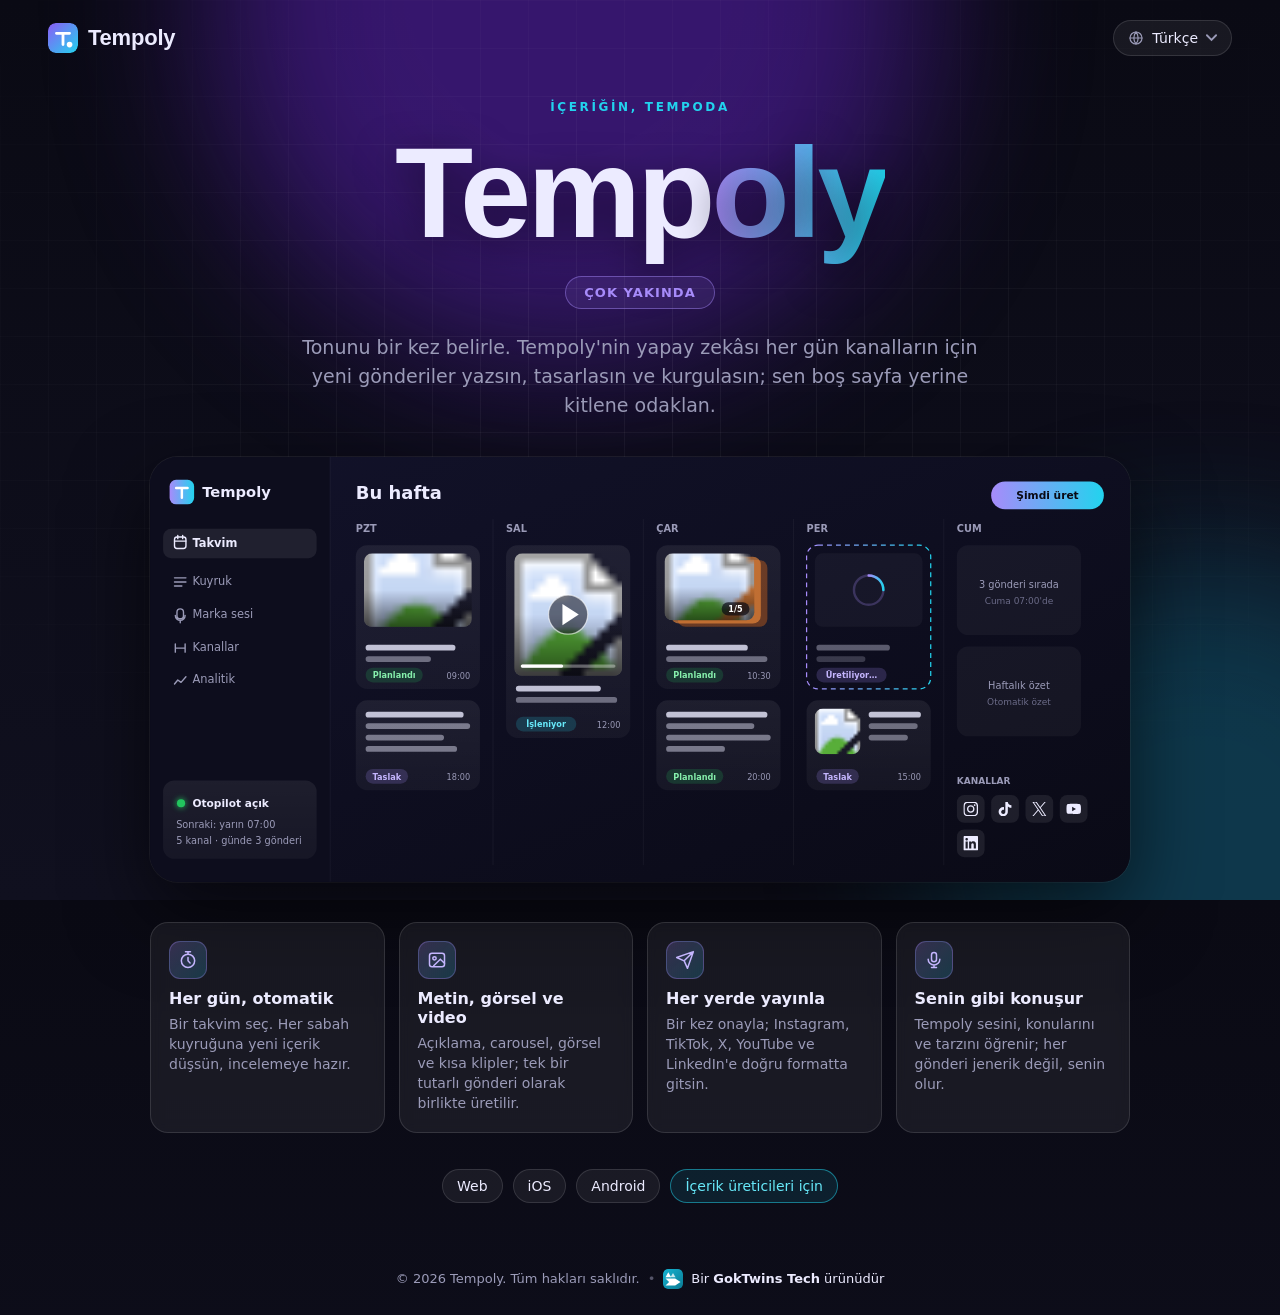
==== site/index.html @ 0f2bfec2 "Statik dil sayfaları, kendi sunucumuzdan yazı tipleri ve önbellek (SEO ve PageSpeed) Her dil kendi a" ====
<!doctype html>
<html lang="tr">
<head>
  <meta charset="utf-8">
  <meta name="viewport" content="width=device-width, initial-scale=1">
  <title>Tempoly – Çok Yakında</title>
  <meta name="description" content="Tempoly: her gün senin için taze sosyal medya içeriği üreten yapay zekâ. Metin, görsel ve video; planlı üretilir, yayına hazır gelir. Web, iOS ve Android'de çok yakında.">
  <meta name="theme-color" content="#0a0a14">
  <link rel="icon" href="/favicon.ico" sizes="48x48">
  <link rel="icon" href="/favicon.svg?v=34168a5b99" type="image/svg+xml">
  <link rel="icon" href="/icon-192.png" type="image/png" sizes="192x192">
  <link rel="apple-touch-icon" href="/apple-touch-icon.png">
  <link rel="manifest" href="/site.webmanifest">
  <meta property="og:type" content="website">
  <meta property="og:title" content="Tempoly – Çok Yakında">
  <meta property="og:description" content="Tempoly: her gün senin için taze sosyal medya içeriği üreten yapay zekâ. Metin, görsel ve video; planlı üretilir, yayına hazır gelir. Web, iOS ve Android'de çok yakında.">
  <meta property="og:site_name" content="Tempoly">
  <meta property="og:image" content="https://tempoly.app/og.jpg">
  <meta property="og:image:width" content="1200">
  <meta property="og:image:height" content="630">
  <meta name="twitter:card" content="summary_large_image">
  <meta name="twitter:image" content="https://tempoly.app/og.jpg">
  <link rel="canonical" href="https://tempoly.app/">
  <meta name="robots" content="index, follow, max-image-preview:large, max-snippet:-1, max-video-preview:-1">
  <meta property="og:url" content="https://tempoly.app/">
  <meta property="og:locale" content="tr_TR">
  <meta property="og:locale:alternate" content="en_US">
  <meta property="og:locale:alternate" content="de_DE">
  <meta property="og:locale:alternate" content="es_ES">
  <meta property="og:locale:alternate" content="pt_BR">
  <meta property="og:locale:alternate" content="fr_FR">
  <meta property="og:locale:alternate" content="ru_RU">
  <meta property="og:locale:alternate" content="id_ID">
  <meta property="og:locale:alternate" content="vi_VN">
  <meta property="og:image:alt" content="Tempoly – Çok Yakında">
  <meta name="twitter:title" content="Tempoly – Çok Yakında">
  <meta name="twitter:description" content="Tempoly: her gün senin için taze sosyal medya içeriği üreten yapay zekâ. Metin, görsel ve video; planlı üretilir, yayına hazır gelir. Web, iOS ve Android'de çok yakında.">
  <link rel="alternate" hreflang="tr" href="https://tempoly.app/">
  <link rel="alternate" hreflang="en" href="https://tempoly.app/en">
  <link rel="alternate" hreflang="de" href="https://tempoly.app/de">
  <link rel="alternate" hreflang="es" href="https://tempoly.app/es">
  <link rel="alternate" hreflang="pt" href="https://tempoly.app/pt">
  <link rel="alternate" hreflang="fr" href="https://tempoly.app/fr">
  <link rel="alternate" hreflang="ru" href="https://tempoly.app/ru">
  <link rel="alternate" hreflang="id" href="https://tempoly.app/id">
  <link rel="alternate" hreflang="vi" href="https://tempoly.app/vi">
  <link rel="alternate" hreflang="x-default" href="https://tempoly.app/">
  <script type="application/ld+json">{"@context":"https://schema.org","@graph":[{"@type":"SoftwareApplication","@id":"https://tempoly.app/#app","name":"Tempoly","url":"https://tempoly.app/","description":"Tempoly: her gün senin için taze sosyal medya içeriği üreten yapay zekâ. Metin, görsel ve video; planlı üretilir, yayına hazır gelir. Web, iOS ve Android'de çok yakında.","image":"https://tempoly.app/og.jpg","inLanguage":"tr","applicationCategory":"BusinessApplication","applicationSubCategory":"Social media content generation","operatingSystem":"Web, iOS, Android","publisher":{"@id":"https://goktwins.com/#organization"}},{"@type":"WebSite","@id":"https://tempoly.app/#website","url":"https://tempoly.app","name":"Tempoly","inLanguage":["tr","en","de","es","pt","fr","ru","id","vi"],"publisher":{"@id":"https://goktwins.com/#organization"}},{"@type":"Organization","@id":"https://goktwins.com/#organization","name":"GokTwins Tech","url":"https://goktwins.com","logo":"https://goktwins.com/img/logo-512.png"}]}</script>
  <link rel="preload" href="/fonts/inter-latin.woff2" as="font" type="font/woff2" crossorigin>
  <link rel="preload" href="/fonts/space-grotesk-latin.woff2" as="font" type="font/woff2" crossorigin>
  <style>@font-face { font-family: "Inter"; font-style: normal; font-weight: 400 600; font-display: swap; src: url(/fonts/inter-cyrillic.woff2) format("woff2"); unicode-range: U+0301, U+0400-045F, U+0490-0491, U+04B0-04B1, U+2116; }
@font-face { font-family: "Inter"; font-style: normal; font-weight: 400 600; font-display: swap; src: url(/fonts/inter-vietnamese.woff2) format("woff2"); unicode-range: U+0102-0103, U+0110-0111, U+0128-0129, U+0168-0169, U+01A0-01A1, U+01AF-01B0, U+0300-0301, U+0303-0304, U+0308-0309, U+0323, U+0329, U+1EA0-1EF9, U+20AB; }
@font-face { font-family: "Inter"; font-style: normal; font-weight: 400 600; font-display: swap; src: url(/fonts/inter-latin-ext.woff2) format("woff2"); unicode-range: U+0100-02BA, U+02BD-02C5, U+02C7-02CC, U+02CE-02D7, U+02DD-02FF, U+0304, U+0308, U+0329, U+1D00-1DBF, U+1E00-1E9F, U+1EF2-1EFF, U+2020, U+20A0-20AB, U+20AD-20C4, U+2113, U+2C60-2C7F, U+A720-A7FF; }
@font-face { font-family: "Inter"; font-style: normal; font-weight: 400 600; font-display: swap; src: url(/fonts/inter-latin.woff2) format("woff2"); unicode-range: U+0000-00FF, U+0131, U+0152-0153, U+02BB-02BC, U+02C6, U+02DA, U+02DC, U+0304, U+0308, U+0329, U+2000-206F, U+20AC, U+2122, U+2191, U+2193, U+2212, U+2215, U+FEFF, U+FFFD; }
@font-face { font-family: "Space Grotesk"; font-style: normal; font-weight: 500 700; font-display: swap; src: url(/fonts/space-grotesk-vietnamese.woff2) format("woff2"); unicode-range: U+0102-0103, U+0110-0111, U+0128-0129, U+0168-0169, U+01A0-01A1, U+01AF-01B0, U+0300-0301, U+0303-0304, U+0308-0309, U+0323, U+0329, U+1EA0-1EF9, U+20AB; }
@font-face { font-family: "Space Grotesk"; font-style: normal; font-weight: 500 700; font-display: swap; src: url(/fonts/space-grotesk-latin-ext.woff2) format("woff2"); unicode-range: U+0100-02BA, U+02BD-02C5, U+02C7-02CC, U+02CE-02D7, U+02DD-02FF, U+0304, U+0308, U+0329, U+1D00-1DBF, U+1E00-1E9F, U+1EF2-1EFF, U+2020, U+20A0-20AB, U+20AD-20C4, U+2113, U+2C60-2C7F, U+A720-A7FF; }
@font-face { font-family: "Space Grotesk"; font-style: normal; font-weight: 500 700; font-display: swap; src: url(/fonts/space-grotesk-latin.woff2) format("woff2"); unicode-range: U+0000-00FF, U+0131, U+0152-0153, U+02BB-02BC, U+02C6, U+02DA, U+02DC, U+0304, U+0308, U+0329, U+2000-206F, U+20AC, U+2122, U+2191, U+2193, U+2212, U+2215, U+FEFF, U+FFFD; }
:root {
--bg: #0a0a14;
--bg-2: #10101f;
--line: rgba(255, 255, 255, 0.06);
--text: #ecebff;
--muted: #9b9bb8;
--accent: #a78bfa;
--accent-2: #22d3ee;
--chip: rgba(255, 255, 255, 0.06);
--chip-border: rgba(255, 255, 255, 0.12);
--radius: 18px;
}
* { box-sizing: border-box; }
html, body { height: 100%; }
body {
margin: 0;
font-family: "Inter", system-ui, -apple-system, "Segoe UI", Roboto, sans-serif;
color: var(--text);
background: linear-gradient(180deg, var(--bg) 0%, var(--bg-2) 100%);
min-height: 100vh;
display: flex; flex-direction: column;
overflow-x: hidden;
}
.sr-only {
position: absolute; width: 1px; height: 1px; padding: 0; margin: -1px;
overflow: hidden; clip: rect(0, 0, 0, 0); white-space: nowrap; border: 0;
}
.bg { position: fixed; inset: 0; pointer-events: none; z-index: 0; overflow: hidden; }
.orb { position: absolute; border-radius: 50%; filter: blur(80px); opacity: 0.55; }
.orb--a { width: 720px; height: 720px; left: 50%; top: -360px; transform: translateX(-60%); background: #5b21b6; }
.orb--b { width: 560px; height: 560px; right: -200px; bottom: -220px; background: #0e7490; opacity: 0.4; }
.grid {
position: absolute; inset: 0;
background-image:
linear-gradient(var(--line) 1px, transparent 1px),
linear-gradient(90deg, var(--line) 1px, transparent 1px);
background-size: 48px 48px;
mask-image: radial-gradient(ellipse 70% 60% at 50% 40%, #000 0%, transparent 100%);
}
.top, .hero, .foot { position: relative; z-index: 1; }
.top { z-index: 10; }
.top {
display: flex; align-items: center; justify-content: space-between;
padding: 20px clamp(16px, 4vw, 48px);
}
.brand {
display: inline-flex; align-items: center; gap: 10px;
color: var(--text); text-decoration: none; font-family: "Space Grotesk", sans-serif;
font-weight: 700; font-size: 22px; letter-spacing: -0.01em;
}
.brand-mark { width: 30px; height: 30px; border-radius: 8px; }
.lang { position: relative; }
.lang-btn {
display: inline-flex; align-items: center; gap: 8px;
background: var(--chip); border: 1px solid var(--chip-border); color: var(--text);
padding: 9px 14px; border-radius: 999px; font: inherit; font-size: 14px; cursor: pointer;
transition: border-color .15s, background .15s;
}
.lang-btn:hover, .lang-btn[aria-expanded="true"] { border-color: rgba(167, 139, 250, 0.6); background: rgba(167, 139, 250, 0.1); }
.lang-btn:focus-visible { outline: 2px solid var(--accent); outline-offset: 2px; }
.lang-globe { width: 16px; height: 16px; color: var(--muted); }
.lang-chev { width: 11px; height: 8px; color: var(--muted); transition: transform .15s; }
.lang-btn[aria-expanded="true"] .lang-chev { transform: rotate(180deg); }
.lang-menu {
position: absolute; right: 0; top: calc(100% + 8px); z-index: 20;
min-width: 200px; margin: 0; padding: 6px; list-style: none;
background: #14142a; border: 1px solid var(--chip-border); border-radius: 14px;
box-shadow: 0 20px 50px rgba(0, 0, 0, 0.6), 0 0 0 1px rgba(255, 255, 255, 0.03) inset;
backdrop-filter: blur(12px);
}
.lang-menu[hidden] { display: none; }
.lang-menu li {
padding: 9px 12px; border-radius: 9px; font-size: 14px; color: var(--text); cursor: pointer;
display: flex; align-items: center; justify-content: space-between; gap: 10px;
}
.lang-menu li:hover, .lang-menu li:focus { background: rgba(255, 255, 255, 0.07); outline: none; }
.lang-menu li[aria-selected="true"] { color: #c4b5fd; }
.lang-menu li[aria-selected="true"]::after {
content: ""; width: 7px; height: 7px; border-radius: 50%;
background: linear-gradient(90deg, #a78bfa, #22d3ee);
}
.hero {
flex: 1;
display: flex; flex-direction: column; align-items: center; justify-content: center;
text-align: center;
padding: 24px clamp(16px, 4vw, 48px) 48px;
gap: 18px;
}
.eyebrow {
margin: 0; text-transform: uppercase; letter-spacing: 0.22em; font-size: 12px;
color: var(--accent-2); font-weight: 600;
}
.title {
margin: 0; font-family: "Space Grotesk", sans-serif; font-weight: 700;
font-size: clamp(56px, 12vw, 128px); line-height: 0.95; letter-spacing: -0.03em;
text-shadow: 0 10px 40px rgba(0, 0, 0, 0.5);
}
.title-word--accent {
background: linear-gradient(90deg, #a78bfa 0%, #22d3ee 100%);
-webkit-background-clip: text; background-clip: text; -webkit-text-fill-color: transparent;
}
.soon {
margin: 4px 0 0; display: inline-block;
padding: 8px 18px; border-radius: 999px;
border: 1px solid rgba(167, 139, 250, 0.45); color: var(--accent);
font-weight: 600; letter-spacing: 0.08em; text-transform: uppercase; font-size: 13px;
background: rgba(167, 139, 250, 0.1);
animation: pulse 2.4s ease-in-out infinite;
}
@keyframes pulse {
0%, 100% { box-shadow: 0 0 0 0 rgba(167, 139, 250, 0.3); }
50% { box-shadow: 0 0 0 10px rgba(167, 139, 250, 0); }
}
.lead {
margin: 6px 0 0; max-width: 680px; color: var(--muted); font-size: clamp(16px, 2.2vw, 19px);
line-height: 1.55;
}
.shot {
margin: 18px 0 0; width: min(100%, 980px);
border-radius: 28px; overflow: hidden;
box-shadow: 0 30px 80px rgba(0, 0, 0, 0.6), 0 0 0 1px rgba(255, 255, 255, 0.08);
background: #0c0c1a;
}
.shot-svg {
display: block; width: 100%; height: auto;
font-family: "Inter", system-ui, -apple-system, "Segoe UI", Roboto, sans-serif;
}
.shot-svg .spin { transform-origin: 0 0; animation: spin 1.2s linear infinite; }
@keyframes spin { to { transform: rotate(360deg); } }
.features {
list-style: none; padding: 0; margin: 22px 0 0;
display: grid; grid-template-columns: repeat(auto-fit, minmax(220px, 1fr));
gap: 14px; width: min(100%, 980px);
}
.features li {
display: flex; flex-direction: column; gap: 6px; text-align: left;
padding: 18px; border-radius: var(--radius);
background: var(--chip); border: 1px solid var(--chip-border);
backdrop-filter: blur(6px);
}
.features li strong { font-size: 16px; }
.features li span:last-child { color: var(--muted); font-size: 14px; line-height: 1.45; }
.feature-icon {
display: inline-flex; width: 38px; height: 38px; border-radius: 11px; align-items: center; justify-content: center;
background: linear-gradient(135deg, rgba(167, 139, 250, 0.22), rgba(34, 211, 238, 0.18));
border: 1px solid rgba(167, 139, 250, 0.3); color: #c4b5fd; margin-bottom: 4px;
}
.feature-icon svg { width: 20px; height: 20px; }
.platforms { display: flex; flex-wrap: wrap; gap: 10px; justify-content: center; margin-top: 18px; }
.chip {
padding: 8px 14px; border-radius: 999px; font-size: 14px; font-weight: 500;
background: var(--chip); border: 1px solid var(--chip-border); color: var(--text);
}
.chip--accent { border-color: rgba(34, 211, 238, 0.5); color: #67e8f9; background: rgba(34, 211, 238, 0.1); }
.foot {
display: flex; flex-wrap: wrap; gap: 8px; justify-content: center; align-items: center;
padding: 18px 16px 26px; color: var(--muted); font-size: 13px;
}
.dot { opacity: 0.5; }
.maker strong { color: var(--text); font-weight: 700; }
.maker { display: inline-flex; align-items: center; gap: 8px; color: var(--text); text-decoration: none; font-weight: 500; }
.maker img { width: 20px; height: 20px; border-radius: 5px; }
.maker:hover { color: var(--accent); }
@media (max-width: 640px) {
.orb--a { width: 420px; height: 420px; top: -200px; }
.grid { background-size: 32px 32px; }
}
@media (prefers-reduced-motion: reduce) { .soon, .shot-svg .spin { animation: none; } }</style>
</head>
<body>
  <div class="bg" aria-hidden="true">
    <div class="orb orb--a"></div>
    <div class="orb orb--b"></div>
    <div class="grid"></div>
  </div>

  <header class="top">
    <a class="brand" href="/">
      <svg class="brand-mark" viewBox="0 0 64 64" aria-hidden="true">
        <defs><linearGradient id="bm" x1="0" y1="0" x2="1" y2="1"><stop offset="0" stop-color="#8b5cf6"/><stop offset="1" stop-color="#22d3ee"/></linearGradient></defs>
        <rect width="64" height="64" rx="16" fill="url(#bm)"/>
        <path d="M18 22h28M32 22v24" stroke="#fff" stroke-width="6" stroke-linecap="round"/>
        <circle cx="46" cy="46" r="6" fill="#fff"/>
      </svg>
      <span>Tempoly</span>
    </a>

    <div class="lang" id="lang">
      <button class="lang-btn" id="lang-btn" type="button" aria-haspopup="listbox" aria-expanded="false" aria-controls="lang-menu">
        <svg class="lang-globe" viewBox="0 0 24 24" aria-hidden="true" fill="none" stroke="currentColor" stroke-width="1.8" stroke-linecap="round" stroke-linejoin="round">
          <circle cx="12" cy="12" r="9"/><path d="M3 12h18M12 3a14 14 0 0 1 0 18M12 3a14 14 0 0 0 0 18"/>
        </svg>
        <span class="sr-only">Dil</span>
        <span id="lang-label">Türkçe</span>
        <svg class="lang-chev" viewBox="0 0 12 8" aria-hidden="true"><path d="M1 1l5 5 5-5" stroke="currentColor" stroke-width="2" fill="none" stroke-linecap="round"/></svg>
      </button>
      <ul class="lang-menu" id="lang-menu" role="listbox" aria-labelledby="lang-btn" hidden>
        <li role="option" data-lang="tr" data-path="/" aria-selected="true" tabindex="-1">Türkçe</li>
        <li role="option" data-lang="en" data-path="/en" aria-selected="false" tabindex="-1">English</li>
        <li role="option" data-lang="de" data-path="/de" aria-selected="false" tabindex="-1">Deutsch</li>
        <li role="option" data-lang="es" data-path="/es" aria-selected="false" tabindex="-1">Español</li>
        <li role="option" data-lang="pt" data-path="/pt" aria-selected="false" tabindex="-1">Português</li>
        <li role="option" data-lang="fr" data-path="/fr" aria-selected="false" tabindex="-1">Français</li>
        <li role="option" data-lang="ru" data-path="/ru" aria-selected="false" tabindex="-1">Русский</li>
        <li role="option" data-lang="id" data-path="/id" aria-selected="false" tabindex="-1">Bahasa Indonesia</li>
        <li role="option" data-lang="vi" data-path="/vi" aria-selected="false" tabindex="-1">Tiếng Việt</li>
      </ul>
    </div>
  </header>

  <main class="hero">
    <p class="eyebrow">İçeriğin, tempoda</p>
    <h1 class="title">
      <span class="title-word">Temp</span><span class="title-word title-word--accent">oly</span>
    </h1>
    <p class="soon">Çok yakında</p>
    <p class="lead">Tonunu bir kez belirle. Tempoly'nin yapay zekâsı her gün kanalların için yeni gönderiler yazsın, tasarlasın ve kurgulasın; sen boş sayfa yerine kitlene odaklan.</p>

    <figure class="shot" aria-label="Tempoly dashboard preview">
      <svg class="shot-svg" viewBox="0 0 1200 520" role="img" aria-labelledby="shot-title">
        <title id="shot-title">Tempoly paneli: yapay zekâ ile üretilmiş, yayına hazır haftalık gönderi takvimi</title>
        <defs>
          <linearGradient id="hbg" x1="0" y1="0" x2="1" y2="1"><stop offset="0" stop-color="#12122a"/><stop offset="1" stop-color="#0a0a16"/></linearGradient>
          <linearGradient id="hacc" x1="0" y1="0" x2="1" y2="0"><stop offset="0" stop-color="#a78bfa"/><stop offset="1" stop-color="#22d3ee"/></linearGradient>
          <linearGradient id="hcard" x1="0" y1="0" x2="0" y2="1"><stop offset="0" stop-color="#ffffff" stop-opacity="0.07"/><stop offset="1" stop-color="#ffffff" stop-opacity="0.04"/></linearGradient>
          <linearGradient id="hshade" x1="0" y1="0" x2="0" y2="1"><stop offset="0.5" stop-color="#000" stop-opacity="0"/><stop offset="1" stop-color="#000" stop-opacity="0.55"/></linearGradient>
          <clipPath id="c-mon"><rect x="262" y="118" width="132" height="90" rx="10"/></clipPath>
          <clipPath id="c-tue"><rect x="446" y="118" width="132" height="150" rx="10"/></clipPath>
          <clipPath id="c-wed"><rect x="630" y="118" width="110" height="82" rx="10"/></clipPath>
          <clipPath id="c-thu"><rect x="814" y="308" width="56" height="56" rx="10"/></clipPath>
          <filter id="hglow" x="-50%" y="-50%" width="200%" height="200%"><feGaussianBlur stdDeviation="3"/></filter>
        </defs>

        <rect width="1200" height="520" fill="url(#hbg)"/>

        <!-- sidebar -->
        <rect x="0" y="0" width="220" height="520" fill="#0d0d1d"/>
        <rect x="220" y="0" width="1" height="520" fill="#ffffff" opacity="0.06"/>
        <rect x="24" y="28" width="30" height="30" rx="8" fill="url(#hacc)"/>
        <path d="M32 38h14M39 38v12" stroke="#fff" stroke-width="3" stroke-linecap="round"/>
        <text x="64" y="49" fill="#ecebff" font-size="18" font-weight="700">Tempoly</text>

        <rect x="16" y="88" width="188" height="36" rx="10" fill="#ffffff" opacity="0.08"/>
        <g fill="none" stroke="#9b9bb8" stroke-width="1.7" stroke-linecap="round" stroke-linejoin="round">
          <g stroke="#ecebff"><rect x="30" y="98" width="14" height="14" rx="3"/><path d="M30 103h14M34 96v4M40 96v4"/></g>
          <path d="M30 148h14M30 153h14M30 158h9"/>
          <path d="M37 186a4 4 0 0 1 4 4v4a4 4 0 0 1-8 0v-4a4 4 0 0 1 4-4zM31 194a6 6 0 0 0 12 0M37 200v3"/>
          <path d="M31 234h12M31 229v10M43 229v10"/>
          <path d="M30 278l4-5 4 3 6-7"/>
        </g>
        <g fill="#9b9bb8" font-size="14">
          <text x="52" y="110" fill="#ecebff" font-weight="600">Takvim</text>
          <text x="52" y="157">Kuyruk</text>
          <text x="52" y="197">Marka sesi</text>
          <text x="52" y="237">Kanallar</text>
          <text x="52" y="277">Analitik</text>
        </g>

        <rect x="16" y="396" width="188" height="96" rx="14" fill="url(#hcard)"/>
        <circle cx="38" cy="424" r="7" fill="#22c55e" opacity="0.5" filter="url(#hglow)"/>
        <circle cx="38" cy="424" r="5" fill="#22c55e"/>
        <text x="52" y="429" fill="#ecebff" font-size="13" font-weight="600">Otopilot açık</text>
        <text x="32" y="454" fill="#9b9bb8" font-size="12">Sonraki: yarın 07:00</text>
        <text x="32" y="474" fill="#9b9bb8" font-size="12">5 kanal · günde 3 gönderi</text>

        <!-- header -->
        <text x="252" y="52" fill="#ecebff" font-size="22" font-weight="700">Bu hafta</text>
        <rect x="1030" y="30" width="138" height="34" rx="17" fill="url(#hacc)"/>
        <text x="1099" y="52" fill="#0a0a14" font-size="13" font-weight="700" text-anchor="middle">Şimdi üret</text>

        <g font-size="12" fill="#9b9bb8" font-weight="600">
          <text x="252" y="92">PZT</text>
          <text x="436" y="92">SAL</text>
          <text x="620" y="92">ÇAR</text>
          <text x="804" y="92">PER</text>
          <text x="988" y="92">CUM</text>
        </g>
        <g stroke="#ffffff" stroke-opacity="0.06">
          <line x1="420" y1="76" x2="420" y2="500"/><line x1="604" y1="76" x2="604" y2="500"/>
          <line x1="788" y1="76" x2="788" y2="500"/><line x1="972" y1="76" x2="972" y2="500"/>
        </g>

        <!-- MON image post -->
        <rect x="252" y="108" width="152" height="176" rx="14" fill="url(#hcard)"/>
        <image href="/img/p1.webp?v=0c9ad03737" x="262" y="118" width="132" height="90" preserveAspectRatio="xMidYMid slice" clip-path="url(#c-mon)"/>
        <rect x="262" y="118" width="132" height="90" rx="10" fill="url(#hshade)"/>
        <rect x="264" y="230" width="110" height="7" rx="3.5" fill="#ecebff" opacity="0.8"/>
        <rect x="264" y="244" width="80" height="7" rx="3.5" fill="#ecebff" opacity="0.4"/>
        <rect x="264" y="258" width="70" height="18" rx="9" fill="#22c55e" opacity="0.18"/>
        <text x="299" y="271" fill="#86efac" font-size="10" font-weight="600" text-anchor="middle">Planlandı</text>
        <text x="392" y="272" fill="#9b9bb8" font-size="10" text-anchor="end">09:00</text>

        <!-- MON text post -->
        <rect x="252" y="298" width="152" height="110" rx="14" fill="url(#hcard)"/>
        <rect x="264" y="312" width="120" height="7" rx="3.5" fill="#ecebff" opacity="0.8"/>
        <rect x="264" y="326" width="128" height="7" rx="3.5" fill="#ecebff" opacity="0.45"/>
        <rect x="264" y="340" width="96" height="7" rx="3.5" fill="#ecebff" opacity="0.45"/>
        <rect x="264" y="354" width="112" height="7" rx="3.5" fill="#ecebff" opacity="0.45"/>
        <rect x="264" y="382" width="52" height="18" rx="9" fill="#a78bfa" opacity="0.2"/>
        <text x="290" y="395" fill="#c4b5fd" font-size="10" font-weight="600" text-anchor="middle">Taslak</text>
        <text x="392" y="396" fill="#9b9bb8" font-size="10" text-anchor="end">18:00</text>

        <!-- TUE video post -->
        <rect x="436" y="108" width="152" height="236" rx="14" fill="url(#hcard)"/>
        <image href="/img/p2.webp?v=d674e101d5" x="446" y="118" width="132" height="150" preserveAspectRatio="xMidYMid slice" clip-path="url(#c-tue)"/>
        <rect x="446" y="118" width="132" height="150" rx="10" fill="url(#hshade)"/>
        <circle cx="512" cy="193" r="24" fill="#0a0a14" opacity="0.55"/>
        <circle cx="512" cy="193" r="24" fill="none" stroke="#fff" stroke-opacity="0.6" stroke-width="1.5"/>
        <path d="M505 180 L525 193 L505 206 Z" fill="#fff"/>
        <rect x="454" y="254" width="116" height="4" rx="2" fill="#fff" opacity="0.35"/>
        <rect x="454" y="254" width="52" height="4" rx="2" fill="#fff"/>
        <rect x="448" y="280" width="104" height="7" rx="3.5" fill="#ecebff" opacity="0.8"/>
        <rect x="448" y="294" width="124" height="7" rx="3.5" fill="#ecebff" opacity="0.4"/>
        <rect x="448" y="318" width="74" height="18" rx="9" fill="#22d3ee" opacity="0.18"/>
        <text x="485" y="331" fill="#67e8f9" font-size="10" font-weight="600" text-anchor="middle">İşleniyor</text>
        <text x="576" y="332" fill="#9b9bb8" font-size="10" text-anchor="end">12:00</text>

        <!-- WED carousel -->
        <rect x="620" y="108" width="152" height="176" rx="14" fill="url(#hcard)"/>
        <rect x="646" y="126" width="110" height="82" rx="10" fill="#f97316" opacity="0.35"/>
        <rect x="638" y="122" width="110" height="82" rx="10" fill="#fb923c" opacity="0.6"/>
        <image href="/img/p3.webp?v=d0c3202c5f" x="630" y="118" width="110" height="82" preserveAspectRatio="xMidYMid slice" clip-path="url(#c-wed)"/>
        <rect x="630" y="118" width="110" height="82" rx="10" fill="url(#hshade)"/>
        <rect x="700" y="178" width="34" height="16" rx="8" fill="#0a0a14" opacity="0.7"/>
        <text x="717" y="190" fill="#fff" font-size="10" font-weight="700" text-anchor="middle">1/5</text>
        <rect x="632" y="230" width="100" height="7" rx="3.5" fill="#ecebff" opacity="0.8"/>
        <rect x="632" y="244" width="124" height="7" rx="3.5" fill="#ecebff" opacity="0.4"/>
        <rect x="632" y="258" width="70" height="18" rx="9" fill="#22c55e" opacity="0.18"/>
        <text x="667" y="271" fill="#86efac" font-size="10" font-weight="600" text-anchor="middle">Planlandı</text>
        <text x="760" y="272" fill="#9b9bb8" font-size="10" text-anchor="end">10:30</text>

        <!-- WED text post -->
        <rect x="620" y="298" width="152" height="110" rx="14" fill="url(#hcard)"/>
        <rect x="632" y="312" width="124" height="7" rx="3.5" fill="#ecebff" opacity="0.8"/>
        <rect x="632" y="326" width="108" height="7" rx="3.5" fill="#ecebff" opacity="0.45"/>
        <rect x="632" y="340" width="128" height="7" rx="3.5" fill="#ecebff" opacity="0.45"/>
        <rect x="632" y="354" width="72" height="7" rx="3.5" fill="#ecebff" opacity="0.45"/>
        <rect x="632" y="382" width="70" height="18" rx="9" fill="#22c55e" opacity="0.18"/>
        <text x="667" y="395" fill="#86efac" font-size="10" font-weight="600" text-anchor="middle">Planlandı</text>
        <text x="760" y="396" fill="#9b9bb8" font-size="10" text-anchor="end">20:00</text>

        <!-- THU generating -->
        <rect x="804" y="108" width="152" height="176" rx="14" fill="none" stroke="url(#hacc)" stroke-width="1.5" stroke-dasharray="6 5"/>
        <rect x="814" y="118" width="132" height="90" rx="10" fill="#ffffff" opacity="0.04"/>
        <g transform="translate(880 163)">
          <circle r="18" fill="none" stroke="#a78bfa" stroke-width="3" stroke-opacity="0.25"/>
          <path class="spin" d="M0 -18 A18 18 0 0 1 18 0" fill="none" stroke="url(#hacc)" stroke-width="3" stroke-linecap="round"/>
        </g>
        <rect x="816" y="230" width="90" height="7" rx="3.5" fill="#ecebff" opacity="0.35"/>
        <rect x="816" y="244" width="60" height="7" rx="3.5" fill="#ecebff" opacity="0.2"/>
        <rect x="816" y="258" width="86" height="18" rx="9" fill="#a78bfa" opacity="0.2"/>
        <text x="859" y="271" fill="#c4b5fd" font-size="10" font-weight="600" text-anchor="middle">Üretiliyor…</text>

        <!-- THU image post -->
        <rect x="804" y="298" width="152" height="110" rx="14" fill="url(#hcard)"/>
        <image href="/img/p4.webp?v=804518e6d1" x="814" y="308" width="56" height="56" preserveAspectRatio="xMidYMid slice" clip-path="url(#c-thu)"/>
        <rect x="880" y="312" width="64" height="7" rx="3.5" fill="#ecebff" opacity="0.8"/>
        <rect x="880" y="326" width="60" height="7" rx="3.5" fill="#ecebff" opacity="0.4"/>
        <rect x="880" y="340" width="48" height="7" rx="3.5" fill="#ecebff" opacity="0.4"/>
        <rect x="816" y="382" width="52" height="18" rx="9" fill="#a78bfa" opacity="0.2"/>
        <text x="842" y="395" fill="#c4b5fd" font-size="10" font-weight="600" text-anchor="middle">Taslak</text>
        <text x="944" y="396" fill="#9b9bb8" font-size="10" text-anchor="end">15:00</text>

        <!-- FRI queued -->
        <rect x="988" y="108" width="152" height="110" rx="14" fill="#ffffff" opacity="0.04" stroke="#ffffff" stroke-opacity="0.08"/>
        <text x="1064" y="160" fill="#9b9bb8" font-size="12" text-anchor="middle">3 gönderi sırada</text>
        <text x="1064" y="180" fill="#6b6b88" font-size="11" text-anchor="middle">Cuma 07:00'de</text>
        <rect x="988" y="232" width="152" height="110" rx="14" fill="#ffffff" opacity="0.04" stroke="#ffffff" stroke-opacity="0.08"/>
        <text x="1064" y="284" fill="#9b9bb8" font-size="12" text-anchor="middle">Haftalık özet</text>
        <text x="1064" y="304" fill="#6b6b88" font-size="11" text-anchor="middle">Otomatik özet</text>

        <!-- channels -->
        <text x="988" y="400" fill="#9b9bb8" font-size="11" font-weight="600">KANALLAR</text>
        <g>
          <rect x="988" y="414" width="34" height="34" rx="9" fill="#ffffff" opacity="0.08"/>
          <image href="/img/instagram.svg?v=56688d6af1" x="996" y="422" width="18" height="18"/>
          <rect x="1030" y="414" width="34" height="34" rx="9" fill="#ffffff" opacity="0.08"/>
          <image href="/img/tiktok.svg?v=5d5d1ab5d1" x="1038" y="422" width="18" height="18"/>
          <rect x="1072" y="414" width="34" height="34" rx="9" fill="#ffffff" opacity="0.08"/>
          <image href="/img/x.svg?v=a452942c47" x="1080" y="422" width="18" height="18"/>
          <rect x="1114" y="414" width="34" height="34" rx="9" fill="#ffffff" opacity="0.08"/>
          <image href="/img/youtube.svg?v=f519ade568" x="1122" y="422" width="18" height="18"/>
          <rect x="988" y="456" width="34" height="34" rx="9" fill="#ffffff" opacity="0.08"/>
          <image href="/img/linkedin.svg?v=6f3687618c" x="996" y="464" width="18" height="18"/>
        </g>
      </svg>
    </figure>

    <ul class="features">
      <li>
        <span class="feature-icon" aria-hidden="true">
          <svg viewBox="0 0 24 24" fill="none" stroke="currentColor" stroke-width="1.8" stroke-linecap="round" stroke-linejoin="round"><circle cx="12" cy="13" r="8"/><path d="M12 9v4l2.5 2.5M9 2h6M12 2v3"/></svg>
        </span>
        <strong>Her gün, otomatik</strong>
        <span>Bir takvim seç. Her sabah kuyruğuna yeni içerik düşsün, incelemeye hazır.</span>
      </li>
      <li>
        <span class="feature-icon" aria-hidden="true">
          <svg viewBox="0 0 24 24" fill="none" stroke="currentColor" stroke-width="1.8" stroke-linecap="round" stroke-linejoin="round"><rect x="3" y="4" width="18" height="16" rx="3"/><circle cx="9" cy="10" r="2"/><path d="M21 16l-5-5-8 8"/></svg>
        </span>
        <strong>Metin, görsel ve video</strong>
        <span>Açıklama, carousel, görsel ve kısa klipler; tek bir tutarlı gönderi olarak birlikte üretilir.</span>
      </li>
      <li>
        <span class="feature-icon" aria-hidden="true">
          <svg viewBox="0 0 24 24" fill="none" stroke="currentColor" stroke-width="1.8" stroke-linecap="round" stroke-linejoin="round"><path d="M22 2L11 13M22 2l-7 20-4-9-9-4z"/></svg>
        </span>
        <strong>Her yerde yayınla</strong>
        <span>Bir kez onayla; Instagram, TikTok, X, YouTube ve LinkedIn'e doğru formatta gitsin.</span>
      </li>
      <li>
        <span class="feature-icon" aria-hidden="true">
          <svg viewBox="0 0 24 24" fill="none" stroke="currentColor" stroke-width="1.8" stroke-linecap="round" stroke-linejoin="round"><rect x="9" y="3" width="6" height="11" rx="3"/><path d="M5 11a7 7 0 0 0 14 0M12 18v3M9 21h6"/></svg>
        </span>
        <strong>Senin gibi konuşur</strong>
        <span>Tempoly sesini, konularını ve tarzını öğrenir; her gönderi jenerik değil, senin olur.</span>
      </li>
    </ul>

    <div class="platforms" aria-label="Platforms">
      <span class="chip">Web</span>
      <span class="chip">iOS</span>
      <span class="chip">Android</span>
      <span class="chip chip--accent">İçerik üreticileri için</span>
    </div>
  </main>

  <footer class="foot">
    <span>© <span id="year">2026</span> Tempoly. <span>Tüm hakları saklıdır.</span></span>
    <span class="dot">•</span>
    <a class="maker" href="https://goktwins.com" target="_blank" rel="noopener">
      <img src="/goktwins.svg?v=ef22f04859" alt="" width="20" height="20" loading="lazy" decoding="async">
      <span><span>Bir </span><strong>GokTwins Tech</strong><span> ürünüdür</span></span>
    </a>
  </footer>

  <script src="/app.js?v=8b5ff72697" defer></script>
</body>
</html>
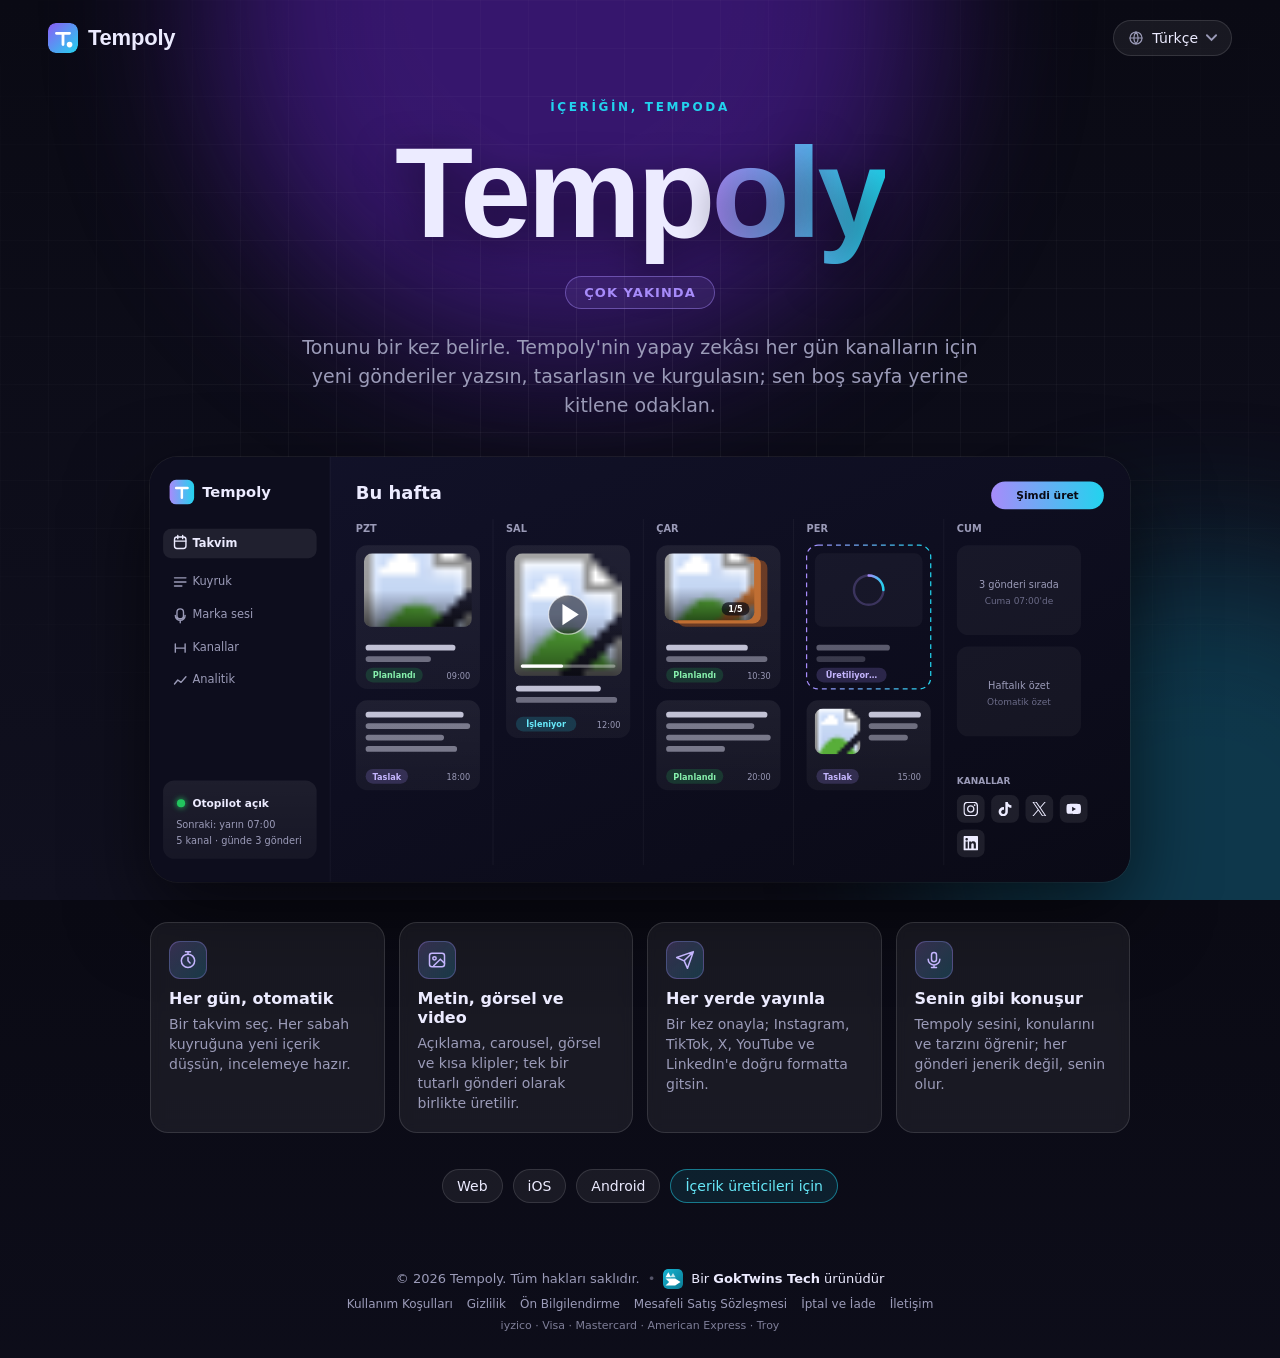
==== commit abe05d09: "Footer: legal and distance-sales links, accepted cards Links to the app's Terms, Privacy, Pre-Inform" ====
--- a/site/index.html
+++ b/site/index.html
@@ -214,6 +214,10 @@
 padding: 18px 16px 26px; color: var(--muted); font-size: 13px;
 }
 .dot { opacity: 0.5; }
+.legal { flex-basis: 100%; display: flex; flex-wrap: wrap; justify-content: center; gap: 4px 14px; font-size: 12px; }
+.legal a { color: var(--muted); text-decoration: none; }
+.legal a:hover { color: var(--accent); }
+.pay { flex-basis: 100%; margin: 0; text-align: center; font-size: 11px; opacity: 0.8; }
 .maker strong { color: var(--text); font-weight: 700; }
 .maker { display: inline-flex; align-items: center; gap: 8px; color: var(--text); text-decoration: none; font-weight: 500; }
 .maker img { width: 20px; height: 20px; border-radius: 5px; }
@@ -222,7 +226,16 @@
 .orb--a { width: 420px; height: 420px; top: -200px; }
 .grid { background-size: 32px 32px; }
 }
-@media (prefers-reduced-motion: reduce) { .soon, .shot-svg .spin { animation: none; } }</style>
+@media (prefers-reduced-motion: reduce) { .soon, .shot-svg .spin { animation: none; } }
+.nf-home {
+margin-top: 10px; display: inline-flex; align-items: center; padding: 12px 24px; border-radius: 999px;
+background: linear-gradient(90deg, #a78bfa 0%, #22d3ee 100%); color: var(--bg); font-weight: 700; text-decoration: none;
+box-shadow: 0 10px 30px rgba(167, 139, 250, 0.3); transition: transform .15s, filter .15s;
+}
+.nf-home:hover { transform: translateY(-1px); filter: brightness(1.08); }
+.nf-langs { display: flex; flex-wrap: wrap; justify-content: center; gap: 6px 16px; margin-top: 18px; font-size: 14px; }
+.nf-langs a { color: var(--muted); text-decoration: none; }
+.nf-langs a:hover { color: var(--text); }</style>
 </head>
 <body>
   <div class="bg" aria-hidden="true">
@@ -486,11 +499,20 @@
     <span>© <span id="year">2026</span> Tempoly. <span>Tüm hakları saklıdır.</span></span>
     <span class="dot">•</span>
     <a class="maker" href="https://goktwins.com" target="_blank" rel="noopener">
-      <img src="/goktwins.svg?v=ef22f04859" alt="" width="20" height="20" loading="lazy" decoding="async">
+      <img src="/goktwins.svg?v=21b67d18e3" alt="" width="20" height="20" loading="lazy" decoding="async">
       <span><span>Bir </span><strong>GokTwins Tech</strong><span> ürünüdür</span></span>
     </a>
+    <nav class="legal">
+      <a href="https://app.tempoly.app/terms">Kullanım Koşulları</a>
+      <a href="https://app.tempoly.app/privacy">Gizlilik</a>
+      <a href="https://app.tempoly.app/pre-information">Ön Bilgilendirme</a>
+      <a href="https://app.tempoly.app/distance-sales">Mesafeli Satış Sözleşmesi</a>
+      <a href="https://app.tempoly.app/refund-policy">İptal ve İade</a>
+      <a href="https://app.tempoly.app/contact">İletişim</a>
+    </nav>
+    <p class="pay">iyzico · Visa · Mastercard · American Express · Troy</p>
   </footer>
 
-  <script src="/app.js?v=8b5ff72697" defer></script>
+  <script src="/app.js?v=f0ca1aac2e" defer></script>
 </body>
 </html>
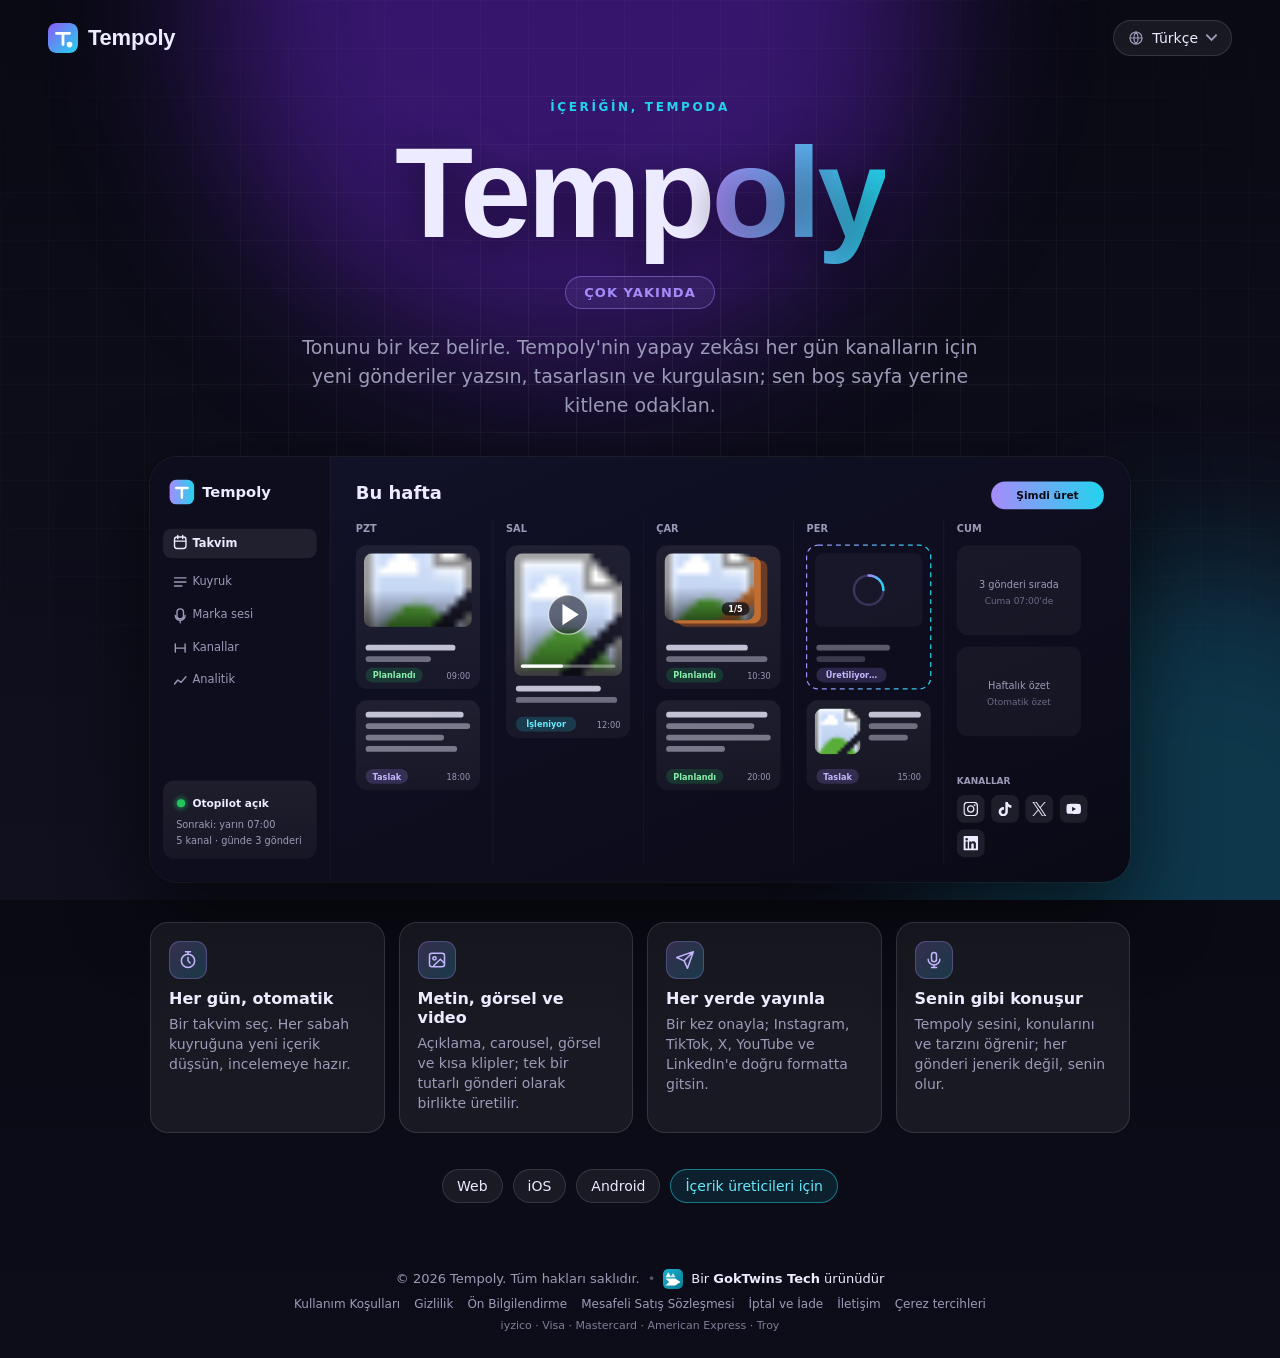
==== commit 4c8307dd: "Google Analytics ölçüm kimliği (G-R52PJW1QF1) Çerez bildirimi ve onaylı Analytics tüm dil sayfaların" ====
--- a/site/index.html
+++ b/site/index.html
@@ -7,7 +7,7 @@
   <meta name="description" content="Tempoly: her gün senin için taze sosyal medya içeriği üreten yapay zekâ. Metin, görsel ve video; planlı üretilir, yayına hazır gelir. Web, iOS ve Android'de çok yakında.">
   <meta name="theme-color" content="#0a0a14">
   <link rel="icon" href="/favicon.ico" sizes="48x48">
-  <link rel="icon" href="/favicon.svg?v=34168a5b99" type="image/svg+xml">
+  <link rel="icon" href="/favicon.svg?v=c500482385" type="image/svg+xml">
   <link rel="icon" href="/icon-192.png" type="image/png" sizes="192x192">
   <link rel="apple-touch-icon" href="/apple-touch-icon.png">
   <link rel="manifest" href="/site.webmanifest">
@@ -235,7 +235,21 @@
 .nf-home:hover { transform: translateY(-1px); filter: brightness(1.08); }
 .nf-langs { display: flex; flex-wrap: wrap; justify-content: center; gap: 6px 16px; margin-top: 18px; font-size: 14px; }
 .nf-langs a { color: var(--muted); text-decoration: none; }
-.nf-langs a:hover { color: var(--text); }</style>
+.nf-langs a:hover { color: var(--text); }
+.consent {
+position: fixed; z-index: 40; left: 16px; right: 16px; bottom: 16px; max-width: 620px; margin: 0 auto;
+display: flex; flex-wrap: wrap; align-items: center; gap: 12px 20px; padding: 16px 18px;
+background: var(--bg-2); color: var(--text); border: 1px solid var(--chip-border); border-radius: 14px;
+box-shadow: 0 20px 50px rgba(0, 0, 0, 0.45); font-size: 14px; line-height: 1.5;
+}
+.consent[hidden] { display: none; }
+.consent p { flex: 1 1 280px; margin: 0; }
+.consent a { color: var(--accent); }
+.consent-actions { display: flex; gap: 8px; margin-left: auto; }
+.consent-btn { padding: 9px 18px; border-radius: 999px; font: inherit; font-weight: 700; cursor: pointer; border: 1px solid var(--chip-border); background: transparent; color: var(--text); }
+.consent-btn--accept { background: linear-gradient(90deg, #a78bfa 0%, #22d3ee 100%); border-color: transparent; color: var(--bg); }
+.foot-link { padding: 0; border: 0; background: none; color: var(--muted); font: inherit; font-size: 12px; cursor: pointer; }
+.foot-link:hover { color: var(--text); }</style>
 </head>
 <body>
   <div class="bg" aria-hidden="true">
@@ -499,7 +513,7 @@
     <span>© <span id="year">2026</span> Tempoly. <span>Tüm hakları saklıdır.</span></span>
     <span class="dot">•</span>
     <a class="maker" href="https://goktwins.com" target="_blank" rel="noopener">
-      <img src="/goktwins.svg?v=21b67d18e3" alt="" width="20" height="20" loading="lazy" decoding="async">
+      <img src="/goktwins.svg?v=ef22f04859" alt="" width="20" height="20" loading="lazy" decoding="async">
       <span><span>Bir </span><strong>GokTwins Tech</strong><span> ürünüdür</span></span>
     </a>
     <nav class="legal">
@@ -509,10 +523,19 @@
       <a href="https://app.tempoly.app/distance-sales">Mesafeli Satış Sözleşmesi</a>
       <a href="https://app.tempoly.app/refund-policy">İptal ve İade</a>
       <a href="https://app.tempoly.app/contact">İletişim</a>
+      <button type="button" class="foot-link" data-consent-open>Çerez tercihleri</button>
     </nav>
     <p class="pay">iyzico · Visa · Mastercard · American Express · Troy</p>
   </footer>
 
-  <script src="/app.js?v=f0ca1aac2e" defer></script>
+  <div class="consent" id="cerez" role="region" aria-label="Çerez bildirimi" data-ga="G-R52PJW1QF1" hidden>
+    <p>Siteyi geliştirmek için, izin verirseniz Google Analytics çerezleriyle ziyaret istatistikleri topluyoruz. <a href="https://goktwins.com/gizlilik#cerezler">Ayrıntılar</a></p>
+    <div class="consent-actions">
+      <button class="consent-btn" type="button" data-consent="denied">Reddet</button>
+      <button class="consent-btn consent-btn--accept" type="button" data-consent="granted">Kabul et</button>
+    </div>
+  </div>
+  <script src="/app.js?v=a2ef0b53e2" defer></script>
+  <script src="/cerez.js?v=2f6a19c81f" defer></script>
 </body>
 </html>
